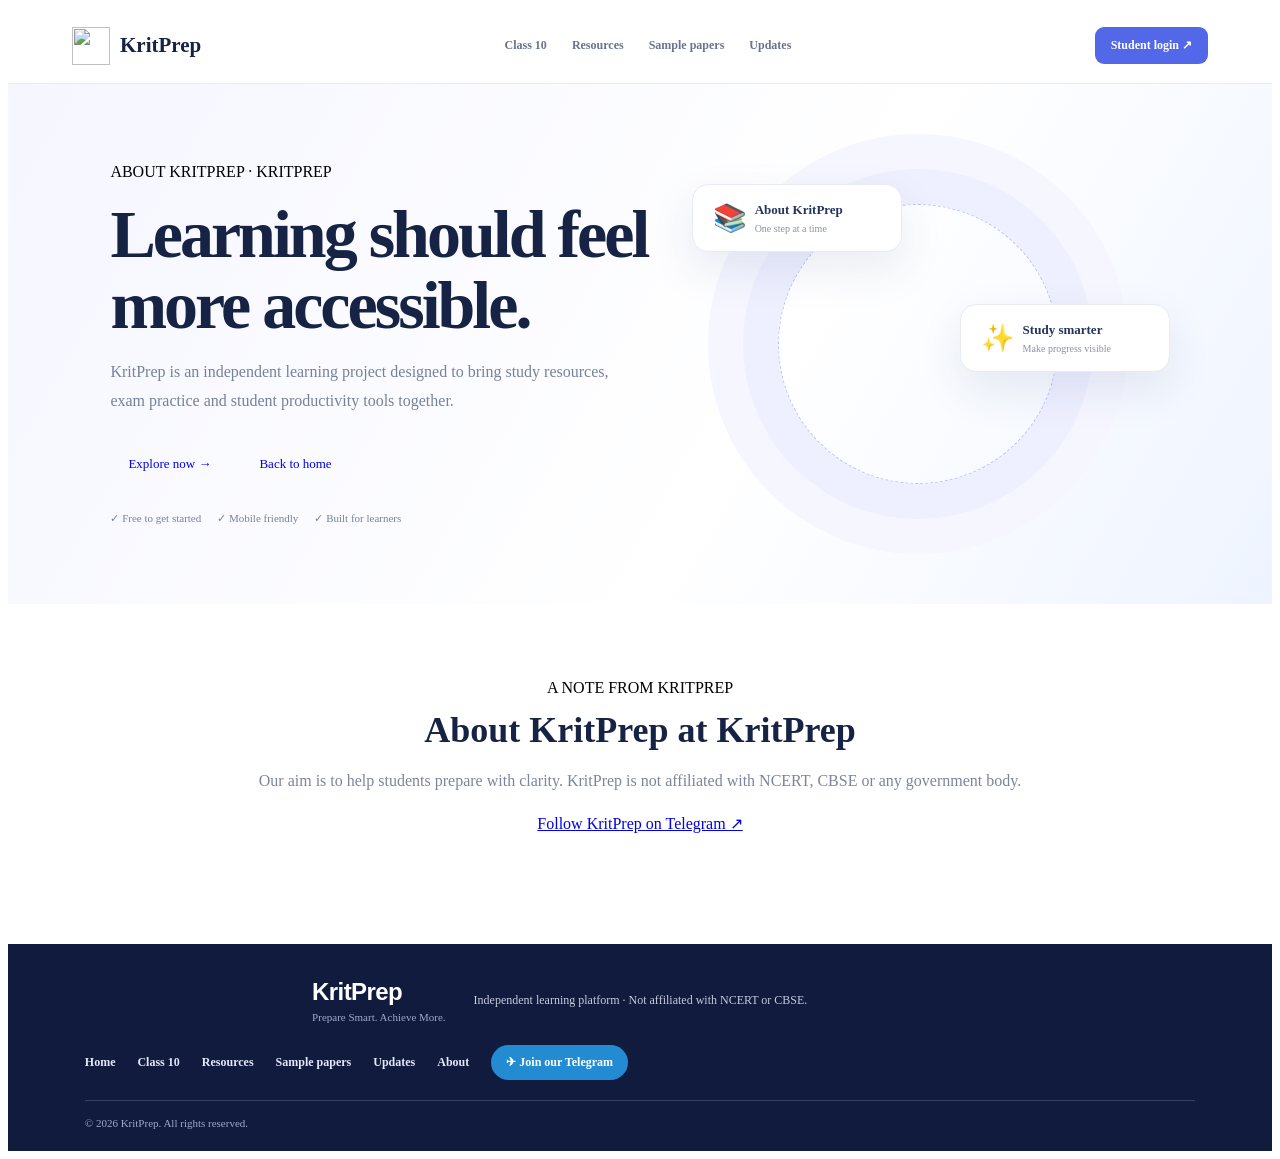
==== about.html @ 7e411689 "Add files via upload" ====
<!doctype html><html lang="en"><head><meta charset="utf-8"><meta name="viewport" content="width=device-width,initial-scale=1"><meta name="theme-color" content="#101b3d"><title>About KritPrep | Free Learning for Class 10</title><meta name="description" content="Learn about KritPrep, an independent learning platform created to make study resources and exam preparation tools easier to access."><link rel="canonical" href="https://kritprep.github.io/kritprep/about.html"><link rel="icon" href="assets/favicon.svg" type="image/svg+xml"><meta property="og:type" content="website"><meta property="og:title" content="About KritPrep | Free Learning for Class 10"><meta property="og:description" content="Learn about KritPrep, an independent learning platform created to make study resources and exam preparation tools easier to access."><meta property="og:url" content="https://kritprep.github.io/kritprep/about.html"><link rel="stylesheet" href="public.css"><script type="application/ld+json">{"@context":"https://schema.org","@type":"WebPage","name":"About KritPrep | Free Learning for Class 10","description":"Learn about KritPrep, an independent learning platform created to make study resources and exam preparation tools easier to access.","url":"https://kritprep.github.io/kritprep/about.html","isPartOf":{"@type":"WebSite","name":"KritPrep","url":"https://kritprep.github.io/kritprep/"}}</script></head><body><header class="public-nav"><a class="public-brand" href="index.html"><img src="assets/favicon.svg" alt="" width="38" height="38">KritPrep</a><nav><a href="class-10.html">Class 10</a><a href="resources.html">Resources</a><a href="sample-papers.html">Sample papers</a><a href="updates.html">Updates</a></nav><a class="nav-cta" href="app.html">Student login ↗</a></header><main><section class="public-hero"><div class="hero-copy"><span class="eyebrow">ABOUT KRITPREP · KRITPREP</span><h1>Learning should feel more accessible.</h1><p>KritPrep is an independent learning project designed to bring study resources, exam practice and student productivity tools together.</p><div class="hero-actions"><a class="btn btn-primary" href="index.html">Explore now →</a><a class="btn btn-outline" href="index.html">Back to home</a></div><div class="hero-proof"><span>✓ Free to get started</span><span>✓ Mobile friendly</span><span>✓ Built for learners</span></div></div><div class="hero-visual"><div class="visual-orbit"></div><div class="visual-card card-books"><b>📚</b><span>About KritPrep</span><small>One step at a time</small></div><div class="visual-card card-timer"><b>✨</b><span>Study smarter</span><small>Make progress visible</small></div></div></section><section class="public-section"><div class="section-title"><span class="eyebrow">A NOTE FROM KRITPREP</span><h2>About KritPrep at KritPrep</h2><p>Our aim is to help students prepare with clarity. KritPrep is not affiliated with NCERT, CBSE or any government body.</p><p><a href="https://t.me/kritprepofficial" target="_blank" rel="noopener">Follow KritPrep on Telegram ↗</a></p></div></section></main><footer class="public-footer"><div class="footer-brand"><b>KritPrep</b><small>Prepare Smart. Achieve More.</small></div><span>Independent learning platform · Not affiliated with NCERT or CBSE.</span><div class="footer-links"><a href="index.html">Home</a><a href="class-10.html">Class 10</a><a href="resources.html">Resources</a><a href="sample-papers.html">Sample papers</a><a href="updates.html">Updates</a><a href="about.html">About</a><a class="footer-telegram" href="https://t.me/kritprepofficial" target="_blank" rel="noopener noreferrer">✈ Join our Telegram</a></div><small class="footer-copy">© 2026 KritPrep. All rights reserved.</small></footer></body></html>
---- public.css ----
*{box-sizing:border-box}.public-nav{height:76px;display:flex;align-items:center;justify-content:space-between;padding:0 max(5vw,22px);background:#fff;border-bottom:1px solid #e8ebf3;position:sticky;top:0;z-index:5}.public-brand{display:flex;align-items:center;gap:10px;text-decoration:none;color:#172344;font:800 21px Manrope}.public-nav nav{display:flex;gap:25px}.public-nav nav a,.public-footer a{color:#69748c;text-decoration:none;font-size:12px;font-weight:700}.nav-cta{background:#5268e8;color:white;text-decoration:none;padding:11px 16px;border-radius:9px;font-size:12px;font-weight:800}.public-hero{min-height:520px;background:linear-gradient(120deg,#f5f6ff,#fff 60%,#eef4ff);display:grid;grid-template-columns:1.05fr .95fr;align-items:center;padding:65px max(8vw,24px);overflow:hidden}.hero-copy{max-width:570px}.hero-copy h1{font:800 clamp(42px,6vw,68px)/1.04 Manrope;letter-spacing:-3px;color:#172344;margin:18px 0}.hero-copy h1 em{font-style:normal;color:#5268e8}.hero-copy>p{font-size:16px;line-height:1.8;color:#77819a;max-width:500px}.hero-actions{display:flex;gap:12px;margin:26px 0}.hero-actions .btn{font-size:13px;padding:14px 18px;text-decoration:none}.hero-proof{display:flex;gap:16px;flex-wrap:wrap;color:#77819a;font-size:11px}.hero-visual{height:350px;position:relative;display:grid;place-items:center}.visual-orbit{width:280px;height:280px;border-radius:50%;border:1px dashed #b7c0ff;box-shadow:0 0 0 35px #eef0ff,0 0 0 70px #f5f6ff}.visual-card{position:absolute;background:#fff;border:1px solid #e8ebf3;border-radius:16px;padding:17px 20px;box-shadow:0 18px 45px #24356b18;display:grid;grid-template-columns:42px 1fr;align-items:center;min-width:210px}.visual-card b{grid-row:span 2;font-size:27px}.visual-card span{font:800 13px Manrope;color:#26345b}.visual-card small{font-size:10px;color:#8791a7;margin-top:4px}.card-books{top:15px;left:5%}.card-timer{right:0;top:135px}.card-plan{bottom:15px;left:12%}.public-section{padding:75px max(6vw,22px)}.section-title{text-align:center;margin:0 auto 32px}.section-title h2,.telegram-band h2{font:800 clamp(25px,4vw,36px) Manrope;color:#172344;margin:12px 0}.section-title p,.telegram-band p{color:#7b859c;line-height:1.7}.feature-grid{display:grid;grid-template-columns:repeat(4,1fr);gap:15px;max-width:1150px;margin:auto}.feature-card{background:#fff;border:1px solid #e8ebf3;border-radius:15px;padding:23px;text-decoration:none;transition:.2s}.feature-card:hover{transform:translateY(-4px);box-shadow:0 15px 35px #24356b12}.feature-card>span{font-size:28px}.feature-card h3{font:800 17px Manrope;color:#25345f}.feature-card p{color:#8791a7;line-height:1.65;font-size:12px;min-height:58px}.feature-card b{font-size:11px;color:#5268e8}.telegram-band{margin:0 max(6vw,22px) 65px;border-radius:20px;background:linear-gradient(110deg,#172850,#4058a6);padding:34px 5%;display:flex;align-items:center;justify-content:space-between;gap:25px;color:#fff}.telegram-band h2{color:#fff;max-width:600px}.telegram-band p{color:#d1d9f0}.telegram-band .eyebrow{color:#bdc9ff}.telegram-band a{text-decoration:none;white-space:nowrap}.public-footer{padding:26px max(6vw,22px);border-top:1px solid #e8ebf3;display:flex;align-items:center;gap:18px;flex-wrap:wrap;color:#9aa2b5;font-size:10px}.public-footer b{font:800 17px Manrope;color:#5268e8}.public-footer div{margin-left:auto;display:flex;gap:18px}@media(max-width:800px){.public-nav nav{display:none}.public-hero{grid-template-columns:1fr;padding:55px 24px 25px}.hero-visual{height:300px}.feature-grid{grid-template-columns:repeat(2,1fr)}.telegram-band{align-items:flex-start;flex-direction:column}.public-footer div{margin-left:0}}@media(max-width:420px){.feature-grid{grid-template-columns:1fr}.visual-card{min-width:185px;padding:13px}.card-books{left:0}.card-timer{right:0}.card-plan{left:4%}.hero-copy h1{letter-spacing:-2px}.public-brand{font-size:18px}.nav-cta{font-size:10px;padding:10px}}
/* KritPrep responsive site footer */
.public-footer{padding:34px max(6vw,22px) 22px;background:#101b3d;color:#c5cce0;border-top:0;display:grid;grid-template-columns:minmax(150px,1fr) 2fr;gap:14px 28px;font-size:12px}
.public-footer .footer-brand{display:flex;flex-direction:column;gap:5px}
.public-footer .footer-brand b{font:800 24px Manrope,sans-serif;color:#fff;letter-spacing:-.6px}
.public-footer .footer-brand small,.public-footer .footer-copy{color:#9daacb;font-size:11px}
.public-footer>span{align-self:center;color:#c5cce0;line-height:1.6}
.public-footer .footer-links{grid-column:1/-1;margin:8px 0 0;display:flex;flex-wrap:wrap;gap:12px 22px;align-items:center}
.public-footer .footer-links a{color:#e3e9fb;text-decoration:none;font-size:12px}
.public-footer .footer-links a:hover{color:#9fb4ff}
.public-footer .footer-links .footer-telegram{background:#238bd1;color:white;padding:10px 15px;border-radius:999px;font-weight:700}
.public-footer .footer-copy{grid-column:1/-1;border-top:1px solid #344267;padding-top:16px;margin-top:6px}
@media(max-width:600px){.public-footer{grid-template-columns:1fr;padding:30px 22px 20px}.public-footer>span{max-width:38ch}.public-footer .footer-links{gap:14px 18px}.public-footer .footer-links .footer-telegram{width:max-content}}
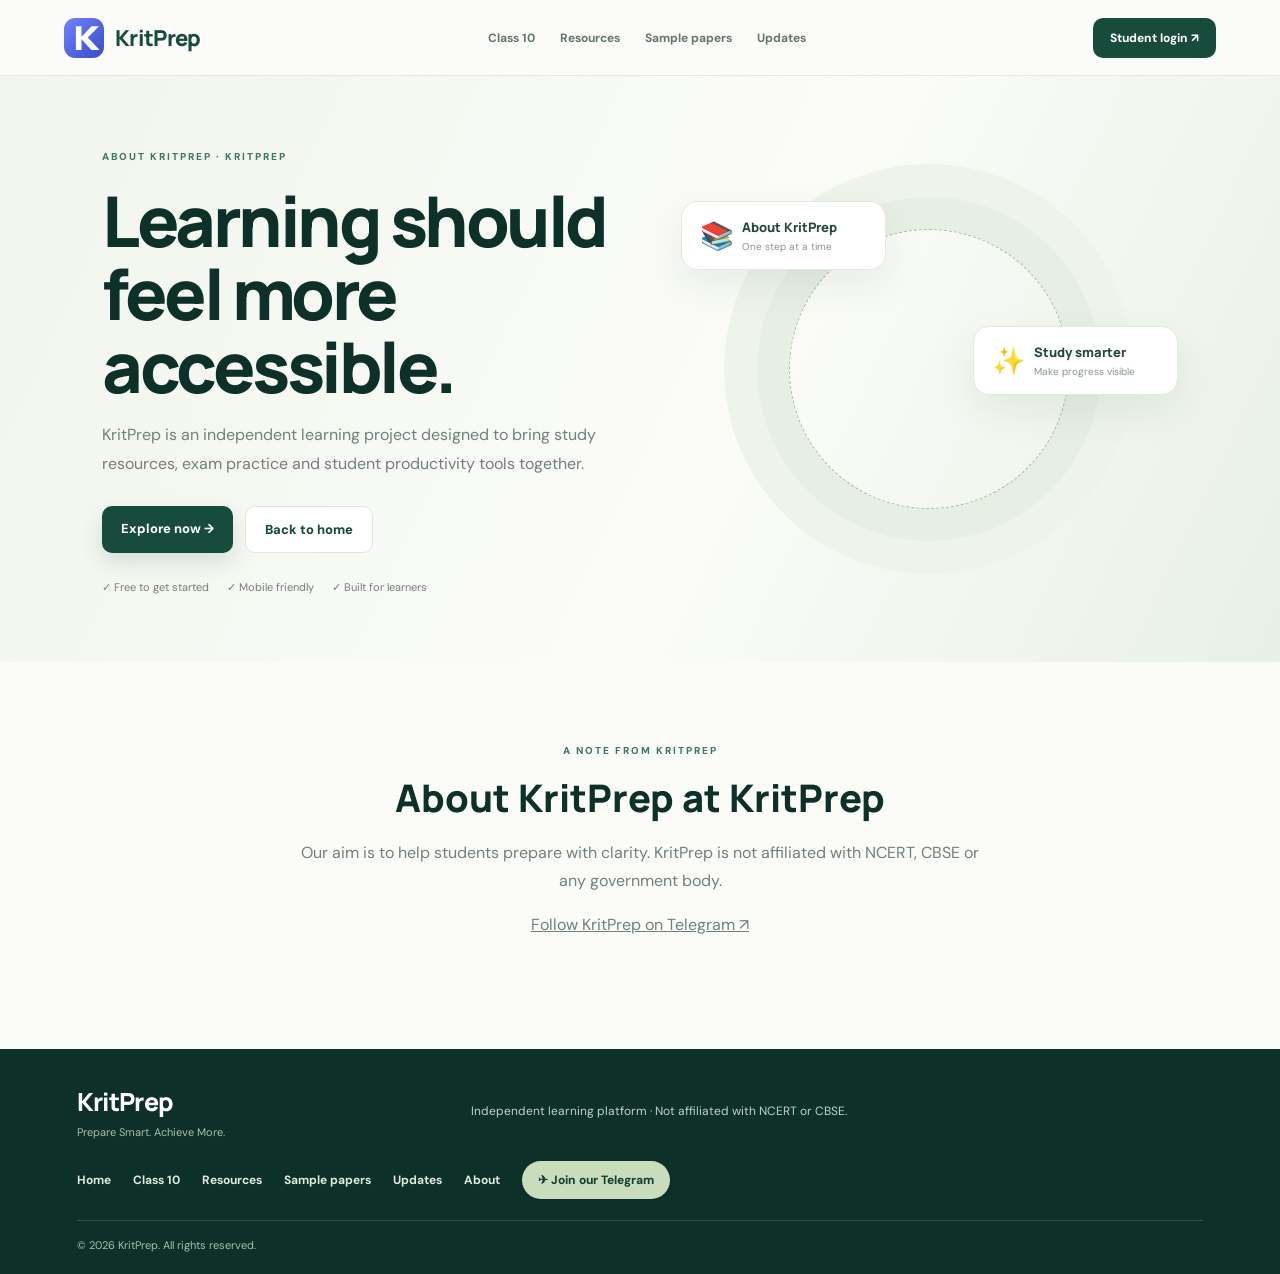
==== commit c5dceda6: "Add files via upload" ====
--- a/about.html
+++ b/about.html
@@ -1 +1 @@
-<!doctype html><html lang="en"><head><meta charset="utf-8"><meta name="viewport" content="width=device-width,initial-scale=1"><meta name="theme-color" content="#101b3d"><title>About KritPrep | Free Learning for Class 10</title><meta name="description" content="Learn about KritPrep, an independent learning platform created to make study resources and exam preparation tools easier to access."><link rel="canonical" href="https://kritprep.github.io/kritprep/about.html"><link rel="icon" href="assets/favicon.svg" type="image/svg+xml"><meta property="og:type" content="website"><meta property="og:title" content="About KritPrep | Free Learning for Class 10"><meta property="og:description" content="Learn about KritPrep, an independent learning platform created to make study resources and exam preparation tools easier to access."><meta property="og:url" content="https://kritprep.github.io/kritprep/about.html"><link rel="stylesheet" href="public.css"><script type="application/ld+json">{"@context":"https://schema.org","@type":"WebPage","name":"About KritPrep | Free Learning for Class 10","description":"Learn about KritPrep, an independent learning platform created to make study resources and exam preparation tools easier to access.","url":"https://kritprep.github.io/kritprep/about.html","isPartOf":{"@type":"WebSite","name":"KritPrep","url":"https://kritprep.github.io/kritprep/"}}</script></head><body><header class="public-nav"><a class="public-brand" href="index.html"><img src="assets/favicon.svg" alt="" width="38" height="38">KritPrep</a><nav><a href="class-10.html">Class 10</a><a href="resources.html">Resources</a><a href="sample-papers.html">Sample papers</a><a href="updates.html">Updates</a></nav><a class="nav-cta" href="app.html">Student login ↗</a></header><main><section class="public-hero"><div class="hero-copy"><span class="eyebrow">ABOUT KRITPREP · KRITPREP</span><h1>Learning should feel more accessible.</h1><p>KritPrep is an independent learning project designed to bring study resources, exam practice and student productivity tools together.</p><div class="hero-actions"><a class="btn btn-primary" href="index.html">Explore now →</a><a class="btn btn-outline" href="index.html">Back to home</a></div><div class="hero-proof"><span>✓ Free to get started</span><span>✓ Mobile friendly</span><span>✓ Built for learners</span></div></div><div class="hero-visual"><div class="visual-orbit"></div><div class="visual-card card-books"><b>📚</b><span>About KritPrep</span><small>One step at a time</small></div><div class="visual-card card-timer"><b>✨</b><span>Study smarter</span><small>Make progress visible</small></div></div></section><section class="public-section"><div class="section-title"><span class="eyebrow">A NOTE FROM KRITPREP</span><h2>About KritPrep at KritPrep</h2><p>Our aim is to help students prepare with clarity. KritPrep is not affiliated with NCERT, CBSE or any government body.</p><p><a href="https://t.me/kritprepofficial" target="_blank" rel="noopener">Follow KritPrep on Telegram ↗</a></p></div></section></main><footer class="public-footer"><div class="footer-brand"><b>KritPrep</b><small>Prepare Smart. Achieve More.</small></div><span>Independent learning platform · Not affiliated with NCERT or CBSE.</span><div class="footer-links"><a href="index.html">Home</a><a href="class-10.html">Class 10</a><a href="resources.html">Resources</a><a href="sample-papers.html">Sample papers</a><a href="updates.html">Updates</a><a href="about.html">About</a><a class="footer-telegram" href="https://t.me/kritprepofficial" target="_blank" rel="noopener noreferrer">✈ Join our Telegram</a></div><small class="footer-copy">© 2026 KritPrep. All rights reserved.</small></footer></body></html>+<!doctype html><html lang="en"><head><meta charset="utf-8"><meta name="viewport" content="width=device-width,initial-scale=1"><meta name="theme-color" content="#174b3b"><title>About KritPrep | Free Learning for Class 10</title><meta name="description" content="Learn about KritPrep, an independent learning platform created to make study resources and exam preparation tools easier to access."><link rel="canonical" href="https://kritprep.github.io/kritprep/about.html"><link rel="icon" href="assets/favicon.svg" type="image/svg+xml"><meta property="og:type" content="website"><meta property="og:title" content="About KritPrep | Free Learning for Class 10"><meta property="og:description" content="Learn about KritPrep, an independent learning platform created to make study resources and exam preparation tools easier to access."><meta property="og:url" content="https://kritprep.github.io/kritprep/about.html"><link rel="stylesheet" href="public.css"><script type="application/ld+json">{"@context":"https://schema.org","@type":"WebPage","name":"About KritPrep | Free Learning for Class 10","description":"Learn about KritPrep, an independent learning platform created to make study resources and exam preparation tools easier to access.","url":"https://kritprep.github.io/kritprep/about.html","isPartOf":{"@type":"WebSite","name":"KritPrep","url":"https://kritprep.github.io/kritprep/"}}</script></head><body><header class="public-nav"><a class="public-brand" href="index.html"><img src="assets/favicon.svg" alt="" width="38" height="38">KritPrep</a><nav><a href="class-10.html">Class 10</a><a href="resources.html">Resources</a><a href="sample-papers.html">Sample papers</a><a href="updates.html">Updates</a></nav><a class="nav-cta" href="app.html">Student login ↗</a></header><main><section class="public-hero"><div class="hero-copy"><span class="eyebrow">ABOUT KRITPREP · KRITPREP</span><h1>Learning should feel more accessible.</h1><p>KritPrep is an independent learning project designed to bring study resources, exam practice and student productivity tools together.</p><div class="hero-actions"><a class="btn btn-primary" href="index.html">Explore now →</a><a class="btn btn-outline" href="index.html">Back to home</a></div><div class="hero-proof"><span>✓ Free to get started</span><span>✓ Mobile friendly</span><span>✓ Built for learners</span></div></div><div class="hero-visual"><div class="visual-orbit"></div><div class="visual-card card-books"><b>📚</b><span>About KritPrep</span><small>One step at a time</small></div><div class="visual-card card-timer"><b>✨</b><span>Study smarter</span><small>Make progress visible</small></div></div></section><section class="public-section"><div class="section-title"><span class="eyebrow">A NOTE FROM KRITPREP</span><h2>About KritPrep at KritPrep</h2><p>Our aim is to help students prepare with clarity. KritPrep is not affiliated with NCERT, CBSE or any government body.</p><p><a href="https://t.me/kritprepofficial" target="_blank" rel="noopener">Follow KritPrep on Telegram ↗</a></p></div></section></main><footer class="public-footer"><div class="footer-brand"><b>KritPrep</b><small>Prepare Smart. Achieve More.</small></div><span>Independent learning platform · Not affiliated with NCERT or CBSE.</span><div class="footer-links"><a href="index.html">Home</a><a href="class-10.html">Class 10</a><a href="resources.html">Resources</a><a href="sample-papers.html">Sample papers</a><a href="updates.html">Updates</a><a href="about.html">About</a><a class="footer-telegram" href="https://t.me/kritprepofficial" target="_blank" rel="noopener noreferrer">✈ Join our Telegram</a></div><small class="footer-copy">© 2026 KritPrep. All rights reserved.</small></footer></body></html>
--- a/public.css
+++ b/public.css
@@ -1,13 +1,8 @@
-*{box-sizing:border-box}.public-nav{height:76px;display:flex;align-items:center;justify-content:space-between;padding:0 max(5vw,22px);background:#fff;border-bottom:1px solid #e8ebf3;position:sticky;top:0;z-index:5}.public-brand{display:flex;align-items:center;gap:10px;text-decoration:none;color:#172344;font:800 21px Manrope}.public-nav nav{display:flex;gap:25px}.public-nav nav a,.public-footer a{color:#69748c;text-decoration:none;font-size:12px;font-weight:700}.nav-cta{background:#5268e8;color:white;text-decoration:none;padding:11px 16px;border-radius:9px;font-size:12px;font-weight:800}.public-hero{min-height:520px;background:linear-gradient(120deg,#f5f6ff,#fff 60%,#eef4ff);display:grid;grid-template-columns:1.05fr .95fr;align-items:center;padding:65px max(8vw,24px);overflow:hidden}.hero-copy{max-width:570px}.hero-copy h1{font:800 clamp(42px,6vw,68px)/1.04 Manrope;letter-spacing:-3px;color:#172344;margin:18px 0}.hero-copy h1 em{font-style:normal;color:#5268e8}.hero-copy>p{font-size:16px;line-height:1.8;color:#77819a;max-width:500px}.hero-actions{display:flex;gap:12px;margin:26px 0}.hero-actions .btn{font-size:13px;padding:14px 18px;text-decoration:none}.hero-proof{display:flex;gap:16px;flex-wrap:wrap;color:#77819a;font-size:11px}.hero-visual{height:350px;position:relative;display:grid;place-items:center}.visual-orbit{width:280px;height:280px;border-radius:50%;border:1px dashed #b7c0ff;box-shadow:0 0 0 35px #eef0ff,0 0 0 70px #f5f6ff}.visual-card{position:absolute;background:#fff;border:1px solid #e8ebf3;border-radius:16px;padding:17px 20px;box-shadow:0 18px 45px #24356b18;display:grid;grid-template-columns:42px 1fr;align-items:center;min-width:210px}.visual-card b{grid-row:span 2;font-size:27px}.visual-card span{font:800 13px Manrope;color:#26345b}.visual-card small{font-size:10px;color:#8791a7;margin-top:4px}.card-books{top:15px;left:5%}.card-timer{right:0;top:135px}.card-plan{bottom:15px;left:12%}.public-section{padding:75px max(6vw,22px)}.section-title{text-align:center;margin:0 auto 32px}.section-title h2,.telegram-band h2{font:800 clamp(25px,4vw,36px) Manrope;color:#172344;margin:12px 0}.section-title p,.telegram-band p{color:#7b859c;line-height:1.7}.feature-grid{display:grid;grid-template-columns:repeat(4,1fr);gap:15px;max-width:1150px;margin:auto}.feature-card{background:#fff;border:1px solid #e8ebf3;border-radius:15px;padding:23px;text-decoration:none;transition:.2s}.feature-card:hover{transform:translateY(-4px);box-shadow:0 15px 35px #24356b12}.feature-card>span{font-size:28px}.feature-card h3{font:800 17px Manrope;color:#25345f}.feature-card p{color:#8791a7;line-height:1.65;font-size:12px;min-height:58px}.feature-card b{font-size:11px;color:#5268e8}.telegram-band{margin:0 max(6vw,22px) 65px;border-radius:20px;background:linear-gradient(110deg,#172850,#4058a6);padding:34px 5%;display:flex;align-items:center;justify-content:space-between;gap:25px;color:#fff}.telegram-band h2{color:#fff;max-width:600px}.telegram-band p{color:#d1d9f0}.telegram-band .eyebrow{color:#bdc9ff}.telegram-band a{text-decoration:none;white-space:nowrap}.public-footer{padding:26px max(6vw,22px);border-top:1px solid #e8ebf3;display:flex;align-items:center;gap:18px;flex-wrap:wrap;color:#9aa2b5;font-size:10px}.public-footer b{font:800 17px Manrope;color:#5268e8}.public-footer div{margin-left:auto;display:flex;gap:18px}@media(max-width:800px){.public-nav nav{display:none}.public-hero{grid-template-columns:1fr;padding:55px 24px 25px}.hero-visual{height:300px}.feature-grid{grid-template-columns:repeat(2,1fr)}.telegram-band{align-items:flex-start;flex-direction:column}.public-footer div{margin-left:0}}@media(max-width:420px){.feature-grid{grid-template-columns:1fr}.visual-card{min-width:185px;padding:13px}.card-books{left:0}.card-timer{right:0}.card-plan{left:4%}.hero-copy h1{letter-spacing:-2px}.public-brand{font-size:18px}.nav-cta{font-size:10px;padding:10px}}
-/* KritPrep responsive site footer */
-.public-footer{padding:34px max(6vw,22px) 22px;background:#101b3d;color:#c5cce0;border-top:0;display:grid;grid-template-columns:minmax(150px,1fr) 2fr;gap:14px 28px;font-size:12px}
-.public-footer .footer-brand{display:flex;flex-direction:column;gap:5px}
-.public-footer .footer-brand b{font:800 24px Manrope,sans-serif;color:#fff;letter-spacing:-.6px}
-.public-footer .footer-brand small,.public-footer .footer-copy{color:#9daacb;font-size:11px}
-.public-footer>span{align-self:center;color:#c5cce0;line-height:1.6}
-.public-footer .footer-links{grid-column:1/-1;margin:8px 0 0;display:flex;flex-wrap:wrap;gap:12px 22px;align-items:center}
-.public-footer .footer-links a{color:#e3e9fb;text-decoration:none;font-size:12px}
-.public-footer .footer-links a:hover{color:#9fb4ff}
-.public-footer .footer-links .footer-telegram{background:#238bd1;color:white;padding:10px 15px;border-radius:999px;font-weight:700}
-.public-footer .footer-copy{grid-column:1/-1;border-top:1px solid #344267;padding-top:16px;margin-top:6px}
-@media(max-width:600px){.public-footer{grid-template-columns:1fr;padding:30px 22px 20px}.public-footer>span{max-width:38ch}.public-footer .footer-links{gap:14px 18px}.public-footer .footer-links .footer-telegram{width:max-content}}
+@import url('https://fonts.googleapis.com/css2?family=DM+Sans:wght@400;500;600;700;800&family=Manrope:wght@400;500;600;700;800&display=swap');
+:root{--forest:#174b3b;--forest-deep:#0d3028;--leaf:#3b7959;--sage:#c9ddbd;--cream:#f5f4ec;--ink:#1c342a;--muted:#718177;--line:#e2e9df}
+*{box-sizing:border-box}html{scroll-behavior:smooth}body{margin:0;color:var(--ink);font-family:'DM Sans',sans-serif;background:#fbfcf8}a{color:inherit}.public-nav{min-height:76px;display:flex;align-items:center;justify-content:space-between;gap:20px;padding:12px max(5vw,22px);background:#fbfcf9;border-bottom:1px solid var(--line);position:sticky;top:0;z-index:20}.public-brand{display:flex;align-items:center;gap:11px;text-decoration:none;color:var(--forest);font:800 22px Manrope,sans-serif;letter-spacing:-.7px}.public-brand img{width:40px;height:40px}.public-nav nav{display:flex;align-items:center;gap:25px}.public-nav nav a,.public-footer a{color:#64766a;text-decoration:none;font-size:12px;font-weight:700}.public-nav nav a:hover,.public-footer a:hover{color:var(--leaf)}.nav-cta{background:var(--forest);color:#fff;text-decoration:none;padding:12px 17px;border-radius:10px;font-size:12px;font-weight:800;white-space:nowrap}.nav-cta:hover{background:var(--leaf)}
+.public-hero{min-height:570px;background:linear-gradient(115deg,#f1f5ed 0%,#fbfcf8 58%,#e8f0e5 100%);display:grid;grid-template-columns:minmax(0,1.05fr) minmax(300px,.95fr);align-items:center;gap:30px;padding:68px max(8vw,24px);overflow:hidden}.hero-copy{max-width:590px;min-width:0}.eyebrow{font-size:10px;letter-spacing:2px;font-weight:800;color:var(--leaf)}.hero-copy h1{font:800 clamp(42px,6vw,70px)/1.04 Manrope,sans-serif;letter-spacing:-3.5px;color:var(--forest-deep);margin:19px 0}.hero-copy h1 em{font-style:normal;color:var(--leaf)}.hero-copy>p{font-size:16px;line-height:1.8;color:#718177;max-width:510px}.hero-actions{display:flex;gap:12px;flex-wrap:wrap;margin:27px 0}.hero-actions .btn{font-size:13px;padding:14px 19px;text-decoration:none;border-radius:10px;font-weight:800}.btn-primary{background:var(--forest);color:#fff;box-shadow:0 9px 22px #174b3b25}.btn-primary:hover{background:var(--leaf)}.btn-outline{background:#fff;border:1px solid #dfe7dc;color:var(--forest)}.hero-proof{display:flex;gap:12px 18px;flex-wrap:wrap;color:#718177;font-size:11px}.hero-visual{height:360px;min-width:0;position:relative;display:grid;place-items:center}.visual-orbit{width:min(280px,65vw);aspect-ratio:1;border-radius:50%;border:1px dashed #9dbb9b;box-shadow:0 0 0 32px #e7efe4,0 0 0 65px #eff4eb}.visual-card{position:absolute;background:#fff;border:1px solid #e2e9df;border-radius:16px;padding:16px 18px;box-shadow:0 16px 40px #183d2b14;display:grid;grid-template-columns:42px minmax(0,1fr);align-items:center;min-width:205px;max-width:240px}.visual-card b{grid-row:span 2;font-size:27px}.visual-card span{font:800 13px Manrope;color:#234a38}.visual-card small{font-size:10px;color:#87958a;margin-top:4px}.card-books{top:12px;left:0}.card-timer{right:0;top:137px}.card-plan{bottom:10px;left:9%}
+.public-section{padding:76px max(6vw,22px)}.section-title{text-align:center;margin:0 auto 34px;max-width:700px}.section-title h2,.telegram-band h2{font:800 clamp(26px,4vw,38px) Manrope;color:var(--forest-deep);margin:12px 0}.section-title p,.telegram-band p{color:#718177;line-height:1.75}.feature-grid{display:grid;grid-template-columns:repeat(3,minmax(0,1fr));gap:16px;max-width:1120px;margin:auto}.feature-card{background:#fff;border:1px solid var(--line);border-radius:17px;padding:24px;text-decoration:none;transition:transform .2s,box-shadow .2s;min-width:0}.feature-card:hover{transform:translateY(-4px);box-shadow:0 16px 35px #183d2b12}.feature-card>span{font-size:29px}.feature-card h3{font:800 17px Manrope;color:#234a38}.feature-card p{color:#87958a;line-height:1.7;font-size:12px;min-height:55px}.feature-card b{font-size:11px;color:var(--leaf)}.telegram-band{margin:0 max(6vw,22px) 66px;border-radius:22px;background:linear-gradient(112deg,#123f32,#28654b);padding:36px 5%;display:flex;align-items:center;justify-content:space-between;gap:25px;color:#fff}.telegram-band h2{color:#fff;max-width:610px}.telegram-band p{color:#d0dfd1}.telegram-band .eyebrow{color:#c7dfb7}.telegram-band a{text-decoration:none;white-space:nowrap;background:#f5f4ec;color:var(--forest);padding:14px 18px;border-radius:10px;font-size:12px;font-weight:800}.public-footer{padding:35px max(6vw,22px) 22px;background:#0d3028;color:#d0dfd1;display:grid;grid-template-columns:minmax(180px,1fr) 2fr;gap:14px 28px;font-size:12px}.public-footer .footer-brand{display:flex;flex-direction:column;gap:6px}.public-footer .footer-brand b{font:800 25px Manrope;color:#fff;letter-spacing:-.7px}.public-footer .footer-brand small,.public-footer .footer-copy{color:#a8c0ad;font-size:11px}.public-footer>span{align-self:center;color:#c2d4c5;line-height:1.7}.public-footer .footer-links{grid-column:1/-1;margin:8px 0 0;display:flex;flex-wrap:wrap;gap:13px 22px;align-items:center}.public-footer .footer-links a{color:#e0ebe0;text-decoration:none;font-size:12px}.public-footer .footer-links a:hover{color:#c9ddbd}.public-footer .footer-links .footer-telegram{background:#c9ddbd;color:#123f32;padding:11px 16px;border-radius:999px;font-weight:800}.public-footer .footer-copy{grid-column:1/-1;border-top:1px solid #315344;padding-top:17px;margin-top:7px}
+@media(max-width:850px){.public-nav nav{gap:14px}.public-hero{grid-template-columns:minmax(0,1fr) minmax(260px,.8fr);padding:55px 28px}.hero-copy h1{font-size:clamp(40px,7vw,58px)}.visual-card{min-width:185px;padding:14px}.feature-grid{grid-template-columns:repeat(2,minmax(0,1fr))}}
+@media(max-width:650px){.public-nav{min-height:66px;padding:10px 16px;gap:10px}.public-brand{font-size:19px}.public-brand img{width:36px;height:36px}.public-nav nav{display:none}.nav-cta{font-size:11px;padding:11px 13px}.public-hero{min-height:0;display:flex;flex-direction:column;align-items:stretch;gap:10px;padding:46px 21px 24px;overflow:hidden}.hero-copy{width:100%;max-width:none}.hero-copy h1{font-size:clamp(40px,12vw,54px);line-height:1.06;letter-spacing:-2.5px;margin:16px 0}.hero-copy>p{font-size:14px;line-height:1.75}.hero-actions{gap:9px;margin:22px 0}.hero-actions .btn{flex:1;text-align:center;padding:13px 12px;font-size:12px}.hero-proof{gap:9px 13px;font-size:10px}.hero-visual{height:260px;width:100%;margin:8px auto 0;overflow:hidden}.visual-orbit{width:190px;box-shadow:0 0 0 22px #e7efe4,0 0 0 44px #eff4eb}.visual-card{min-width:0;width:min(205px,58vw);padding:12px 13px;grid-template-columns:34px minmax(0,1fr);border-radius:13px}.visual-card b{font-size:23px}.visual-card span{font-size:11px}.visual-card small{font-size:9px}.card-books{top:5px;left:0}.card-timer{top:102px;right:0}.card-plan{bottom:3px;left:6%}.public-section{padding:55px 18px}.section-title{margin-bottom:25px}.section-title h2{font-size:27px}.feature-grid{grid-template-columns:1fr;gap:11px}.feature-card{padding:20px}.feature-card p{min-height:0}.telegram-band{margin:0 16px 45px;padding:25px 21px;align-items:flex-start;flex-direction:column;gap:10px}.telegram-band h2{font-size:25px}.public-footer{grid-template-columns:1fr;padding:29px 20px 20px;gap:12px}.public-footer>span{max-width:42ch}.public-footer .footer-links{gap:14px 17px}.public-footer .footer-links .footer-telegram{width:max-content}.public-footer .footer-copy{font-size:10px}}
+@media(max-width:360px){.public-hero{padding-left:16px;padding-right:16px}.hero-actions{flex-direction:column}.hero-visual{height:245px}.visual-card{width:58vw}.card-plan{left:2%}.public-footer{padding-left:17px;padding-right:17px}}
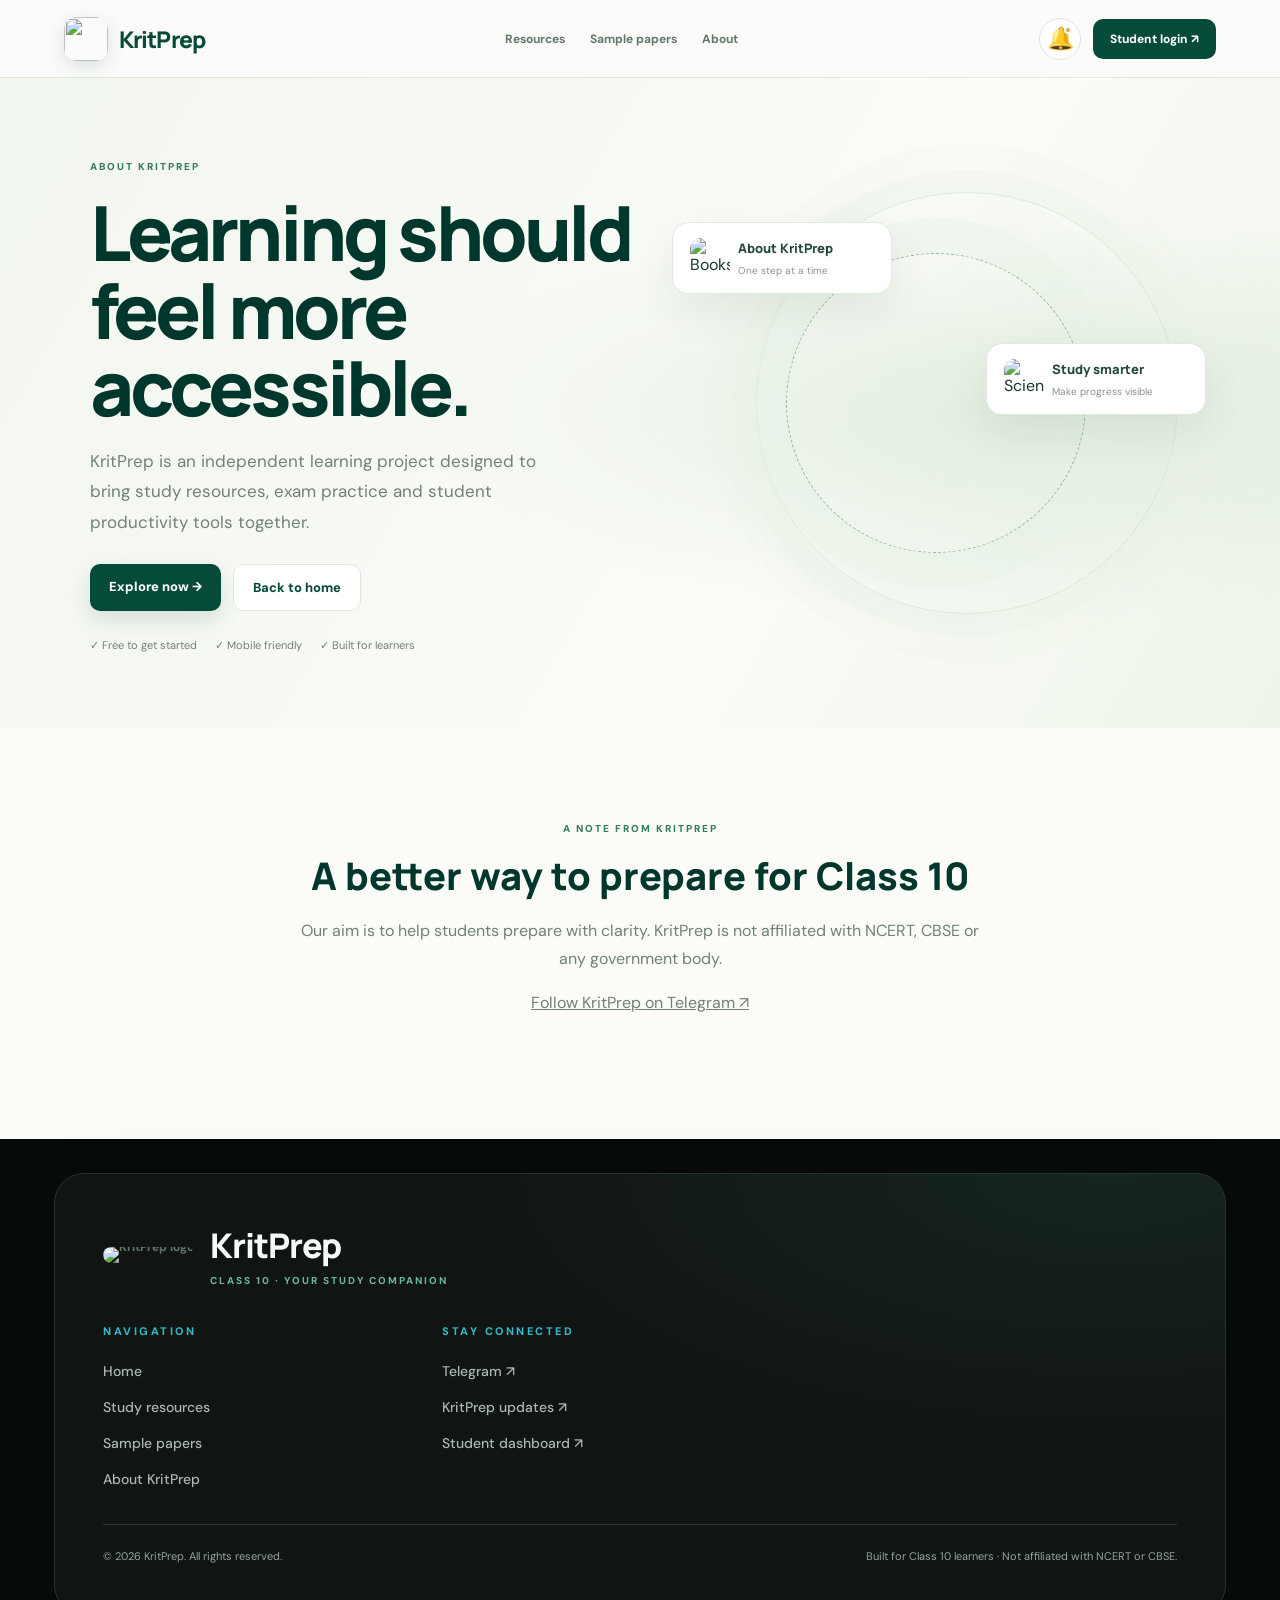
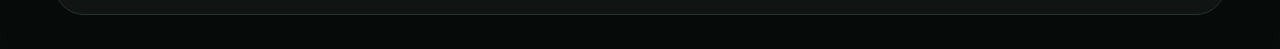
==== commit c5ce71ce: "Add files via upload" ====
--- a/about.html
+++ b/about.html
@@ -1 +1,7 @@
-<!doctype html><html lang="en"><head><meta charset="utf-8"><meta name="viewport" content="width=device-width,initial-scale=1"><meta name="theme-color" content="#174b3b"><title>About KritPrep | Free Learning for Class 10</title><meta name="description" content="Learn about KritPrep, an independent learning platform created to make study resources and exam preparation tools easier to access."><link rel="canonical" href="https://kritprep.github.io/kritprep/about.html"><link rel="icon" href="assets/favicon.svg" type="image/svg+xml"><meta property="og:type" content="website"><meta property="og:title" content="About KritPrep | Free Learning for Class 10"><meta property="og:description" content="Learn about KritPrep, an independent learning platform created to make study resources and exam preparation tools easier to access."><meta property="og:url" content="https://kritprep.github.io/kritprep/about.html"><link rel="stylesheet" href="public.css"><script type="application/ld+json">{"@context":"https://schema.org","@type":"WebPage","name":"About KritPrep | Free Learning for Class 10","description":"Learn about KritPrep, an independent learning platform created to make study resources and exam preparation tools easier to access.","url":"https://kritprep.github.io/kritprep/about.html","isPartOf":{"@type":"WebSite","name":"KritPrep","url":"https://kritprep.github.io/kritprep/"}}</script></head><body><header class="public-nav"><a class="public-brand" href="index.html"><img src="assets/favicon.svg" alt="" width="38" height="38">KritPrep</a><nav><a href="class-10.html">Class 10</a><a href="resources.html">Resources</a><a href="sample-papers.html">Sample papers</a><a href="updates.html">Updates</a></nav><a class="nav-cta" href="app.html">Student login ↗</a></header><main><section class="public-hero"><div class="hero-copy"><span class="eyebrow">ABOUT KRITPREP · KRITPREP</span><h1>Learning should feel more accessible.</h1><p>KritPrep is an independent learning project designed to bring study resources, exam practice and student productivity tools together.</p><div class="hero-actions"><a class="btn btn-primary" href="index.html">Explore now →</a><a class="btn btn-outline" href="index.html">Back to home</a></div><div class="hero-proof"><span>✓ Free to get started</span><span>✓ Mobile friendly</span><span>✓ Built for learners</span></div></div><div class="hero-visual"><div class="visual-orbit"></div><div class="visual-card card-books"><b>📚</b><span>About KritPrep</span><small>One step at a time</small></div><div class="visual-card card-timer"><b>✨</b><span>Study smarter</span><small>Make progress visible</small></div></div></section><section class="public-section"><div class="section-title"><span class="eyebrow">A NOTE FROM KRITPREP</span><h2>About KritPrep at KritPrep</h2><p>Our aim is to help students prepare with clarity. KritPrep is not affiliated with NCERT, CBSE or any government body.</p><p><a href="https://t.me/kritprepofficial" target="_blank" rel="noopener">Follow KritPrep on Telegram ↗</a></p></div></section></main><footer class="public-footer"><div class="footer-brand"><b>KritPrep</b><small>Prepare Smart. Achieve More.</small></div><span>Independent learning platform · Not affiliated with NCERT or CBSE.</span><div class="footer-links"><a href="index.html">Home</a><a href="class-10.html">Class 10</a><a href="resources.html">Resources</a><a href="sample-papers.html">Sample papers</a><a href="updates.html">Updates</a><a href="about.html">About</a><a class="footer-telegram" href="https://t.me/kritprepofficial" target="_blank" rel="noopener noreferrer">✈ Join our Telegram</a></div><small class="footer-copy">© 2026 KritPrep. All rights reserved.</small></footer></body></html>+<!doctype html><html lang="en"><head><meta charset="utf-8"><meta name="viewport" content="width=device-width,initial-scale=1"><meta name="theme-color" content="#174b3b"><title>About KritPrep | Free Learning for Class 10</title><meta name="description" content="Learn about KritPrep, an independent learning platform created to make study resources and exam preparation tools easier to access."><link rel="canonical" href="https://kritprep.github.io/kritprep/about.html"><link rel="icon" href="assets/favicon.svg" type="image/svg+xml"><meta property="og:type" content="website"><meta property="og:title" content="About KritPrep | Free Learning for Class 10"><meta property="og:description" content="Learn about KritPrep, an independent learning platform created to make study resources and exam preparation tools easier to access."><meta property="og:url" content="https://kritprep.github.io/kritprep/about.html"><link rel="stylesheet" href="public.css"><script type="application/ld+json">{"@context":"https://schema.org","@type":"WebPage","name":"About KritPrep | Free Learning for Class 10","description":"Learn about KritPrep, an independent learning platform created to make study resources and exam preparation tools easier to access.","url":"https://kritprep.github.io/kritprep/about.html","isPartOf":{"@type":"WebSite","name":"KritPrep","url":"https://kritprep.github.io/kritprep/"}}</script></head><body><header class="public-nav"><a class="public-brand" href="index.html"><img src="assets/favicon.svg" alt="" width="38" height="38">KritPrep</a><nav aria-label="Main navigation"><a href="resources.html">Resources</a><a href="sample-papers.html">Sample papers</a><a href="about.html">About</a></nav><div class="nav-actions"><a class="notification-link" href="app.html#updates" aria-label="Open KritPrep notifications" title="KritPrep updates"><span aria-hidden="true">🔔</span><i></i></a><a class="nav-cta" href="app.html">Student login ↗</a></div></header><main><section class="public-hero"><div class="hero-copy"><span class="eyebrow">ABOUT KRITPREP</span><h1>Learning should feel more accessible.</h1><p>KritPrep is an independent learning project designed to bring study resources, exam practice and student productivity tools together.</p><div class="hero-actions"><a class="btn btn-primary" href="index.html">Explore now →</a><a class="btn btn-outline" href="index.html">Back to home</a></div><div class="hero-proof"><span>✓ Free to get started</span><span>✓ Mobile friendly</span><span>✓ Built for learners</span></div></div><div class="hero-visual"><div class="visual-orbit"></div><div class="visual-card card-books"><img src="https://images.unsplash.com/photo-1497633762265-9d179a990aa6?auto=format&fit=crop&w=120&q=80" alt="Books and study materials"><span>About KritPrep</span><small>One step at a time</small></div><div class="visual-card card-timer"><img src="https://images.unsplash.com/photo-1532094349884-543bc11b234d?auto=format&fit=crop&w=120&q=80" alt="Science learning"><span>Study smarter</span><small>Make progress visible</small></div></div></section><section class="public-section"><div class="section-title"><span class="eyebrow">A NOTE FROM KRITPREP</span><h2>A better way to prepare for Class 10</h2><p>Our aim is to help students prepare with clarity. KritPrep is not affiliated with NCERT, CBSE or any government body.</p><p><a href="https://t.me/kritprepofficial" target="_blank" rel="noopener">Follow KritPrep on Telegram ↗</a></p></div></section></main><footer class="public-footer" id="site-footer">
+  <div class="footer-card">
+    <div class="footer-identity"><a class="footer-mark" href="index.html" aria-label="KritPrep home"><img src="assets/favicon.svg" alt="KritPrep logo" width="62" height="62"></a><div><b class="footer-name">KritPrep</b><span class="footer-role">CLASS 10 · YOUR STUDY COMPANION</span></div></div>
+    <div class="footer-columns"><div class="footer-column"><h2>NAVIGATION</h2><a href="index.html">Home</a><a href="resources.html">Study resources</a><a href="sample-papers.html">Sample papers</a><a href="about.html">About KritPrep</a></div><div class="footer-column"><h2>STAY CONNECTED</h2><a href="https://t.me/kritprepofficial" target="_blank" rel="noopener noreferrer">Telegram ↗</a><a href="app.html#updates">KritPrep updates ↗</a><a href="app.html">Student dashboard ↗</a></div></div>
+    <div class="footer-bottom"><span>© 2026 KritPrep. All rights reserved.</span><span>Built for Class 10 learners · Not affiliated with NCERT or CBSE.</span></div>
+  </div>
+</footer></body></html>
--- a/public.css
+++ b/public.css
@@ -6,3 +6,66 @@
 @media(max-width:850px){.public-nav nav{gap:14px}.public-hero{grid-template-columns:minmax(0,1fr) minmax(260px,.8fr);padding:55px 28px}.hero-copy h1{font-size:clamp(40px,7vw,58px)}.visual-card{min-width:185px;padding:14px}.feature-grid{grid-template-columns:repeat(2,minmax(0,1fr))}}
 @media(max-width:650px){.public-nav{min-height:66px;padding:10px 16px;gap:10px}.public-brand{font-size:19px}.public-brand img{width:36px;height:36px}.public-nav nav{display:none}.nav-cta{font-size:11px;padding:11px 13px}.public-hero{min-height:0;display:flex;flex-direction:column;align-items:stretch;gap:10px;padding:46px 21px 24px;overflow:hidden}.hero-copy{width:100%;max-width:none}.hero-copy h1{font-size:clamp(40px,12vw,54px);line-height:1.06;letter-spacing:-2.5px;margin:16px 0}.hero-copy>p{font-size:14px;line-height:1.75}.hero-actions{gap:9px;margin:22px 0}.hero-actions .btn{flex:1;text-align:center;padding:13px 12px;font-size:12px}.hero-proof{gap:9px 13px;font-size:10px}.hero-visual{height:260px;width:100%;margin:8px auto 0;overflow:hidden}.visual-orbit{width:190px;box-shadow:0 0 0 22px #e7efe4,0 0 0 44px #eff4eb}.visual-card{min-width:0;width:min(205px,58vw);padding:12px 13px;grid-template-columns:34px minmax(0,1fr);border-radius:13px}.visual-card b{font-size:23px}.visual-card span{font-size:11px}.visual-card small{font-size:9px}.card-books{top:5px;left:0}.card-timer{top:102px;right:0}.card-plan{bottom:3px;left:6%}.public-section{padding:55px 18px}.section-title{margin-bottom:25px}.section-title h2{font-size:27px}.feature-grid{grid-template-columns:1fr;gap:11px}.feature-card{padding:20px}.feature-card p{min-height:0}.telegram-band{margin:0 16px 45px;padding:25px 21px;align-items:flex-start;flex-direction:column;gap:10px}.telegram-band h2{font-size:25px}.public-footer{grid-template-columns:1fr;padding:29px 20px 20px;gap:12px}.public-footer>span{max-width:42ch}.public-footer .footer-links{gap:14px 17px}.public-footer .footer-links .footer-telegram{width:max-content}.public-footer .footer-copy{font-size:10px}}
 @media(max-width:360px){.public-hero{padding-left:16px;padding-right:16px}.hero-actions{flex-direction:column}.hero-visual{height:245px}.visual-card{width:58vw}.card-plan{left:2%}.public-footer{padding-left:17px;padding-right:17px}}
+
+/* KritPrep visual refinement — responsive, consistent and calm */
+:root{--forest:#064b3a;--forest-deep:#00372d;--leaf:#347b5b;--sage:#cfe2c1;--cream:#f7f7ef;--ink:#16382d;--muted:#718177;--line:#e1e9df}
+.public-nav{min-height:78px;padding-inline:clamp(18px,5vw,76px)}
+.public-brand img{width:44px;height:44px;border-radius:13px;box-shadow:0 6px 18px #063d3022}
+.public-brand{font-size:23px;letter-spacing:-.9px}
+.public-hero{position:relative;isolation:isolate;min-height:620px;padding:76px clamp(24px,7vw,110px);overflow:visible;background:radial-gradient(ellipse at 82% 52%,#e1eddf 0,transparent 43%),linear-gradient(120deg,#f1f6ee 0%,#fbfcf8 62%,#edf4e9 100%)}
+.public-hero:before{content:"";position:absolute;z-index:-1;width:420px;height:420px;border-radius:50%;border:1px solid #d9e8d5;right:8%;top:50%;transform:translateY(-50%);box-shadow:0 0 0 22px #e8f0e555,0 0 0 48px #e8f0e533;animation:slowOrbit 24s linear infinite}
+.hero-copy h1{font-size:clamp(44px,6.2vw,76px);line-height:1.02;letter-spacing:-3.8px;max-width:12ch}
+.hero-copy>p{font-size:17px;max-width:490px}
+.hero-visual{height:410px;overflow:visible;isolation:isolate}
+.visual-orbit{width:min(300px,72%);border-color:#8fb59a;box-shadow:0 0 0 35px #e5efe355,0 0 0 70px #e5efe333;animation:softPulse 6s ease-in-out infinite}
+.visual-card{z-index:2;min-width:220px;max-width:250px;grid-template-columns:48px minmax(0,1fr);padding:15px 17px;animation:floatCard 5s ease-in-out infinite}
+.visual-card img{grid-row:span 2;width:40px;height:40px;object-fit:cover;border-radius:11px}
+.visual-card span{font-size:13px}.visual-card small{font-size:10px}
+.card-books{top:24px;left:-2%;animation-delay:-.8s}.card-timer{right:-3%;top:145px;animation-delay:-2.1s}.card-plan{bottom:18px;left:8%;animation-delay:-3.2s}
+.public-section{padding-block:88px}
+.feature-card{border-radius:20px;padding:27px;box-shadow:0 8px 30px #153c2a08}
+.feature-card>span{display:grid;place-items:center;width:54px;height:54px;border-radius:16px;background:#edf4e9;font-size:28px}
+.telegram-band{background:radial-gradient(circle at 90% 15%,#347c5d 0,transparent 42%),linear-gradient(115deg,#063d31,#075440);border-radius:26px;padding:clamp(28px,5vw,52px)}
+.public-footer{display:block;padding:42px clamp(20px,6vw,86px) 24px;background:#002f27;color:#d7e7da}
+.footer-top{display:flex;align-items:center;justify-content:space-between;gap:24px;padding-bottom:28px;border-bottom:1px solid #ffffff20}
+.footer-brand{display:flex;align-items:center;gap:13px;text-decoration:none;color:#fff}
+.footer-brand img{border-radius:13px}.footer-brand span{display:grid;gap:4px}.footer-brand b{font:800 25px Manrope,sans-serif;letter-spacing:-.8px}.footer-brand small{font-size:11px;color:#a9c8b2}
+.footer-top p{max-width:390px;margin:0;color:#b9d0c0;line-height:1.7;font-size:12px}
+.public-footer .footer-links{margin:0;padding:24px 0;display:flex;align-items:center;justify-content:flex-start;gap:12px 25px}
+.public-footer .footer-links a{font-size:12px;color:#e2eee4}.public-footer .footer-links .footer-telegram{background:#d3e7c5;color:#073d30;padding:12px 17px;border-radius:999px}
+.public-footer .footer-copy{margin:0;padding-top:18px;border-top:1px solid #ffffff20;display:flex;justify-content:space-between;gap:12px;flex-wrap:wrap;color:#a9c8b2;font-size:11px}
+.public-footer .footer-copy a{color:#d3e7c5;text-decoration:none}
+/* Scroll reveals and gentle movement; reduced-motion users get static artwork. */
+@keyframes floatCard{0%,100%{transform:translateY(0)}50%{transform:translateY(-9px)}}
+@keyframes softPulse{0%,100%{transform:scale(.98);opacity:.85}50%{transform:scale(1.03);opacity:1}}
+@keyframes slowOrbit{to{transform:translateY(-50%) rotate(360deg)}}
+@media(max-width:850px){.public-hero{grid-template-columns:minmax(0,1fr) minmax(270px,.85fr);padding-inline:28px}.hero-copy h1{font-size:clamp(42px,7vw,62px)}.visual-card{min-width:190px}}
+@media(max-width:650px){
+ .public-nav{min-height:70px;padding:10px 16px}.public-brand{font-size:20px}.public-brand img{width:40px;height:40px}
+ .public-hero{display:flex;flex-direction:column;align-items:stretch;gap:12px;padding:42px 21px 34px;overflow:visible;min-height:0}
+ .public-hero:before{width:300px;height:300px;right:50%;top:auto;bottom:18px;transform:translateX(50%);box-shadow:0 0 0 16px #e8f0e555,0 0 0 34px #e8f0e533}
+ .hero-copy h1{font-size:clamp(42px,11.5vw,58px);line-height:1.04;letter-spacing:-2.6px;max-width:13ch;margin:15px 0}
+ .hero-copy>p{font-size:15px;line-height:1.75}.hero-actions{margin:22px 0}.hero-actions .btn{font-size:12px}
+ .hero-visual{height:330px;width:100%;margin:8px auto 0;overflow:visible;display:block}
+ .visual-orbit{position:absolute;width:210px;left:50%;top:50%;transform:translate(-50%,-50%);box-shadow:0 0 0 23px #e7efe4,0 0 0 46px #eff4eb}
+ .visual-card{position:absolute;width:min(220px,63vw);min-width:0;padding:12px 13px;grid-template-columns:38px minmax(0,1fr);border-radius:14px}
+ .visual-card img{width:34px;height:34px}.visual-card span{font-size:11px}.visual-card small{font-size:9px}
+ .card-books{top:10px;left:0}.card-timer{top:125px;right:0}.card-plan{bottom:9px;left:5%}
+ .public-section{padding:58px 18px}.feature-grid{grid-template-columns:1fr}
+ .telegram-band{margin:0 16px 42px;padding:26px 22px}
+ .public-footer{padding:30px 20px 20px}.footer-top{align-items:flex-start;flex-direction:column;gap:15px}.footer-top p{max-width:100%}.public-footer .footer-links{padding:20px 0;gap:14px 18px}.public-footer .footer-copy{font-size:10px}
+}
+@media(max-width:370px){.hero-actions{flex-direction:column}.hero-visual{height:310px}.visual-card{width:62vw}.card-timer{right:-2%}}
+@media(prefers-reduced-motion:reduce){*,*::before,*::after{scroll-behavior:auto!important;animation:none!important;transition:none!important}}
+
+.public-footer{text-align:left;line-height:1.5}.main-area>.public-footer{margin-top:26px}.auth-brand img{display:block;border-radius:12px}.auth-brand{align-items:center}
+@media(max-width:650px){.public-hero:before{animation:none;transform:translateX(50%)}}
+
+/* 2026 KritPrep polish: one shared, reference-inspired footer on every page */
+.public-footer{display:block!important;background:#070b0a!important;padding:34px clamp(16px,5vw,54px)!important;color:#dce8df!important}
+.footer-card{max-width:1180px;margin:0 auto;padding:clamp(25px,5vw,48px);border:1px solid #25332d;border-radius:30px;background:radial-gradient(ellipse at 90% 0%,#17251f 0,transparent 45%),#101412;box-shadow:0 20px 70px #0002}
+.footer-identity{display:flex;align-items:center;gap:16px;margin-bottom:36px}.footer-mark{display:block;line-height:0}.footer-mark img{width:62px;height:62px;border-radius:17px}.footer-identity>div{display:grid;gap:5px}.footer-name{font:800 clamp(26px,4vw,34px) Manrope,sans-serif;color:#f7fbf7;letter-spacing:-1px}.footer-role{font-size:10px;font-weight:800;letter-spacing:2px;color:#65b99a}
+.footer-columns{display:grid;grid-template-columns:1fr 1fr;gap:28px;max-width:650px;padding:0 0 34px}.footer-column{display:grid;align-content:start;justify-items:start;gap:15px}.footer-column h2{margin:0 0 8px;color:#35b9c8;font:800 11px 'DM Sans',sans-serif;letter-spacing:2.5px}.footer-column a{color:#aab9b0!important;text-decoration:none;font-size:14px;font-weight:500!important}.footer-column a:hover{color:#e5f2e8!important}.footer-bottom{border-top:1px solid #293730;padding-top:22px;display:flex;justify-content:space-between;gap:12px;flex-wrap:wrap;color:#94a79b;font-size:11px;line-height:1.7}
+.nav-actions{display:flex;align-items:center;gap:12px}.notification-link,.notification-button{position:relative;display:grid;place-items:center;width:42px;height:42px;border:1px solid #dce7dc;border-radius:50%;background:#fff;color:#075440;text-decoration:none;font-size:22px;line-height:1}.notification-link i,.notification-button i{position:absolute;width:8px;height:8px;right:8px;top:7px;border-radius:50%;background:#e5a34a;border:2px solid #fff}.notification-button{font-size:19px;flex:0 0 38px;width:38px;height:38px}
+.forgot-password{display:block;margin:5px 0 0 auto;border:0;background:transparent;color:#286b52;font:700 11px 'DM Sans',sans-serif;cursor:pointer;padding:7px 0}.forgot-password:hover{text-decoration:underline}.auth-message{line-height:1.5}
+@media(max-width:650px){.public-footer{padding:24px 14px!important}.footer-card{padding:25px 21px;border-radius:25px}.footer-identity{margin-bottom:30px}.footer-columns{gap:18px}.footer-column a{font-size:13px}.footer-bottom{display:grid;gap:6px}.notification-link{width:38px;height:38px}.nav-actions{gap:8px}}
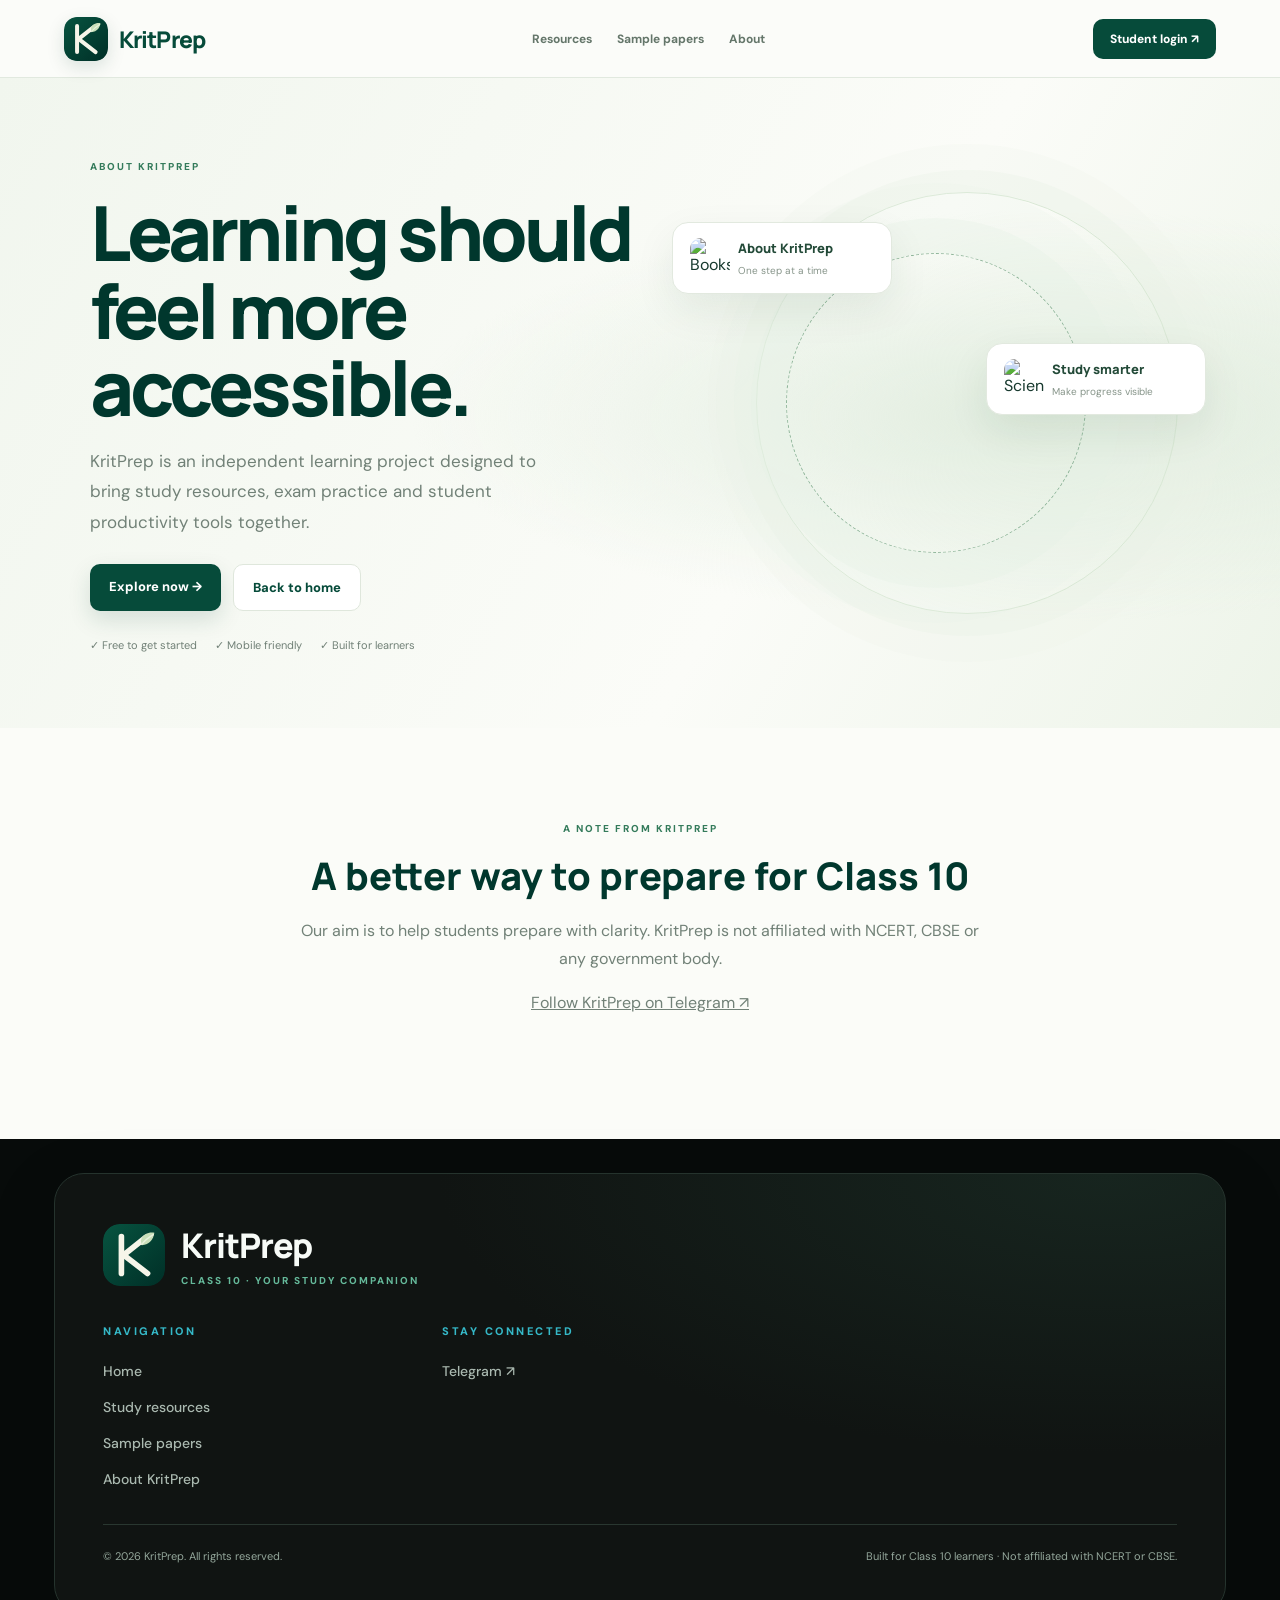
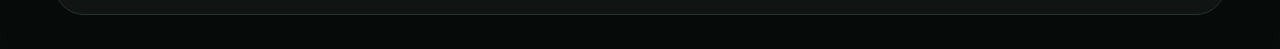
==== commit 799dafed: "Update about.html" ====
--- a/about.html
+++ b/about.html
@@ -1,7 +1,179 @@
-<!doctype html><html lang="en"><head><meta charset="utf-8"><meta name="viewport" content="width=device-width,initial-scale=1"><meta name="theme-color" content="#174b3b"><title>About KritPrep | Free Learning for Class 10</title><meta name="description" content="Learn about KritPrep, an independent learning platform created to make study resources and exam preparation tools easier to access."><link rel="canonical" href="https://kritprep.github.io/kritprep/about.html"><link rel="icon" href="assets/favicon.svg" type="image/svg+xml"><meta property="og:type" content="website"><meta property="og:title" content="About KritPrep | Free Learning for Class 10"><meta property="og:description" content="Learn about KritPrep, an independent learning platform created to make study resources and exam preparation tools easier to access."><meta property="og:url" content="https://kritprep.github.io/kritprep/about.html"><link rel="stylesheet" href="public.css"><script type="application/ld+json">{"@context":"https://schema.org","@type":"WebPage","name":"About KritPrep | Free Learning for Class 10","description":"Learn about KritPrep, an independent learning platform created to make study resources and exam preparation tools easier to access.","url":"https://kritprep.github.io/kritprep/about.html","isPartOf":{"@type":"WebSite","name":"KritPrep","url":"https://kritprep.github.io/kritprep/"}}</script></head><body><header class="public-nav"><a class="public-brand" href="index.html"><img src="assets/favicon.svg" alt="" width="38" height="38">KritPrep</a><nav aria-label="Main navigation"><a href="resources.html">Resources</a><a href="sample-papers.html">Sample papers</a><a href="about.html">About</a></nav><div class="nav-actions"><a class="notification-link" href="app.html#updates" aria-label="Open KritPrep notifications" title="KritPrep updates"><span aria-hidden="true">🔔</span><i></i></a><a class="nav-cta" href="app.html">Student login ↗</a></div></header><main><section class="public-hero"><div class="hero-copy"><span class="eyebrow">ABOUT KRITPREP</span><h1>Learning should feel more accessible.</h1><p>KritPrep is an independent learning project designed to bring study resources, exam practice and student productivity tools together.</p><div class="hero-actions"><a class="btn btn-primary" href="index.html">Explore now →</a><a class="btn btn-outline" href="index.html">Back to home</a></div><div class="hero-proof"><span>✓ Free to get started</span><span>✓ Mobile friendly</span><span>✓ Built for learners</span></div></div><div class="hero-visual"><div class="visual-orbit"></div><div class="visual-card card-books"><img src="https://images.unsplash.com/photo-1497633762265-9d179a990aa6?auto=format&fit=crop&w=120&q=80" alt="Books and study materials"><span>About KritPrep</span><small>One step at a time</small></div><div class="visual-card card-timer"><img src="https://images.unsplash.com/photo-1532094349884-543bc11b234d?auto=format&fit=crop&w=120&q=80" alt="Science learning"><span>Study smarter</span><small>Make progress visible</small></div></div></section><section class="public-section"><div class="section-title"><span class="eyebrow">A NOTE FROM KRITPREP</span><h2>A better way to prepare for Class 10</h2><p>Our aim is to help students prepare with clarity. KritPrep is not affiliated with NCERT, CBSE or any government body.</p><p><a href="https://t.me/kritprepofficial" target="_blank" rel="noopener">Follow KritPrep on Telegram ↗</a></p></div></section></main><footer class="public-footer" id="site-footer">
+
+<!doctype html>
+<html lang="en">
+<head>
+  <meta charset="utf-8">
+  <meta name="viewport" content="width=device-width,initial-scale=1">
+  <meta name="theme-color" content="#174b3b">
+
+  <title>About KritPrep | Free Learning for Class 10</title>
+
+  <meta name="description" content="Learn about KritPrep, an independent learning platform created to make study resources and exam preparation tools easier to access.">
+
+  <link rel="canonical" href="https://kritprep.github.io/kritprep/about.html">
+  <link rel="icon" href="assets/favicon.svg" type="image/svg+xml">
+
+  <meta property="og:type" content="website">
+  <meta property="og:title" content="About KritPrep | Free Learning for Class 10">
+  <meta property="og:description" content="Learn about KritPrep, an independent learning platform created to make study resources and exam preparation tools easier to access.">
+  <meta property="og:url" content="https://kritprep.github.io/kritprep/about.html">
+
+  <link rel="stylesheet" href="public.css">
+
+  <script type="application/ld+json">
+  {
+    "@context": "https://schema.org",
+    "@type": "WebPage",
+    "name": "About KritPrep | Free Learning for Class 10",
+    "description": "Learn about KritPrep, an independent learning platform created to make study resources and exam preparation tools easier to access.",
+    "url": "https://kritprep.github.io/kritprep/about.html",
+    "isPartOf": {
+      "@type": "WebSite",
+      "name": "KritPrep",
+      "url": "https://kritprep.github.io/kritprep/"
+    }
+  }
+  </script>
+</head>
+
+<body>
+
+<header class="public-nav">
+  <a class="public-brand" href="index.html">
+    <img src="assets/favicon.svg" alt="" width="38" height="38">
+    KritPrep
+  </a>
+
+  <nav aria-label="Main navigation">
+    <a href="resources.html">Resources</a>
+    <a href="sample-papers.html">Sample papers</a>
+    <a href="about.html">About</a>
+  </nav>
+
+  <div class="nav-actions">
+    <a class="nav-cta" href="app.html">Student login ↗</a>
+  </div>
+</header>
+
+<main>
+
+  <section class="public-hero">
+    <div class="hero-copy">
+      <span class="eyebrow">ABOUT KRITPREP</span>
+
+      <h1>Learning should feel more accessible.</h1>
+
+      <p>
+        KritPrep is an independent learning project designed to bring
+        study resources, exam practice and student productivity tools together.
+      </p>
+
+      <div class="hero-actions">
+        <a class="btn btn-primary" href="index.html">Explore now →</a>
+        <a class="btn btn-outline" href="index.html">Back to home</a>
+      </div>
+
+      <div class="hero-proof">
+        <span>✓ Free to get started</span>
+        <span>✓ Mobile friendly</span>
+        <span>✓ Built for learners</span>
+      </div>
+    </div>
+
+    <div class="hero-visual">
+      <div class="visual-orbit"></div>
+
+      <div class="visual-card card-books">
+        <img
+          src="https://images.unsplash.com/photo-1497633762265-9d179a990aa6?auto=format&fit=crop&w=120&q=80"
+          alt="Books and study materials">
+        <span>About KritPrep</span>
+        <small>One step at a time</small>
+      </div>
+
+      <div class="visual-card card-timer">
+        <img
+          src="https://images.unsplash.com/photo-1532094349884-543bc11b234d?auto=format&fit=crop&w=120&q=80"
+          alt="Science learning">
+        <span>Study smarter</span>
+        <small>Make progress visible</small>
+      </div>
+    </div>
+  </section>
+
+  <section class="public-section">
+    <div class="section-title">
+      <span class="eyebrow">A NOTE FROM KRITPREP</span>
+
+      <h2>A better way to prepare for Class 10</h2>
+
+      <p>
+        Our aim is to help students prepare with clarity.
+        KritPrep is not affiliated with NCERT, CBSE or any government body.
+      </p>
+
+      <p>
+        <a
+          href="https://t.me/kritprepofficial"
+          target="_blank"
+          rel="noopener">
+          Follow KritPrep on Telegram ↗
+        </a>
+      </p>
+    </div>
+  </section>
+
+</main>
+
+<footer class="public-footer" id="site-footer">
+
   <div class="footer-card">
-    <div class="footer-identity"><a class="footer-mark" href="index.html" aria-label="KritPrep home"><img src="assets/favicon.svg" alt="KritPrep logo" width="62" height="62"></a><div><b class="footer-name">KritPrep</b><span class="footer-role">CLASS 10 · YOUR STUDY COMPANION</span></div></div>
-    <div class="footer-columns"><div class="footer-column"><h2>NAVIGATION</h2><a href="index.html">Home</a><a href="resources.html">Study resources</a><a href="sample-papers.html">Sample papers</a><a href="about.html">About KritPrep</a></div><div class="footer-column"><h2>STAY CONNECTED</h2><a href="https://t.me/kritprepofficial" target="_blank" rel="noopener noreferrer">Telegram ↗</a><a href="app.html#updates">KritPrep updates ↗</a><a href="app.html">Student dashboard ↗</a></div></div>
-    <div class="footer-bottom"><span>© 2026 KritPrep. All rights reserved.</span><span>Built for Class 10 learners · Not affiliated with NCERT or CBSE.</span></div>
+
+    <div class="footer-identity">
+      <a class="footer-mark" href="index.html" aria-label="KritPrep home">
+        <img
+          src="assets/favicon.svg"
+          alt="KritPrep logo"
+          width="62"
+          height="62">
+      </a>
+
+      <div>
+        <b class="footer-name">KritPrep</b>
+        <span class="footer-role">CLASS 10 · YOUR STUDY COMPANION</span>
+      </div>
+    </div>
+
+    <div class="footer-columns">
+
+      <div class="footer-column">
+        <h2>NAVIGATION</h2>
+        <a href="index.html">Home</a>
+        <a href="resources.html">Study resources</a>
+        <a href="sample-papers.html">Sample papers</a>
+        <a href="about.html">About KritPrep</a>
+      </div>
+
+      <div class="footer-column">
+        <h2>STAY CONNECTED</h2>
+        <a
+          href="https://t.me/kritprepofficial"
+          target="_blank"
+          rel="noopener noreferrer">
+          Telegram ↗
+        </a>
+      </div>
+
+    </div>
+
+    <div class="footer-bottom">
+      <span>© 2026 KritPrep. All rights reserved.</span>
+      <span>Built for Class 10 learners · Not affiliated with NCERT or CBSE.</span>
+    </div>
+
   </div>
-</footer></body></html>+
+</footer>
+
+</body>
+</html>
